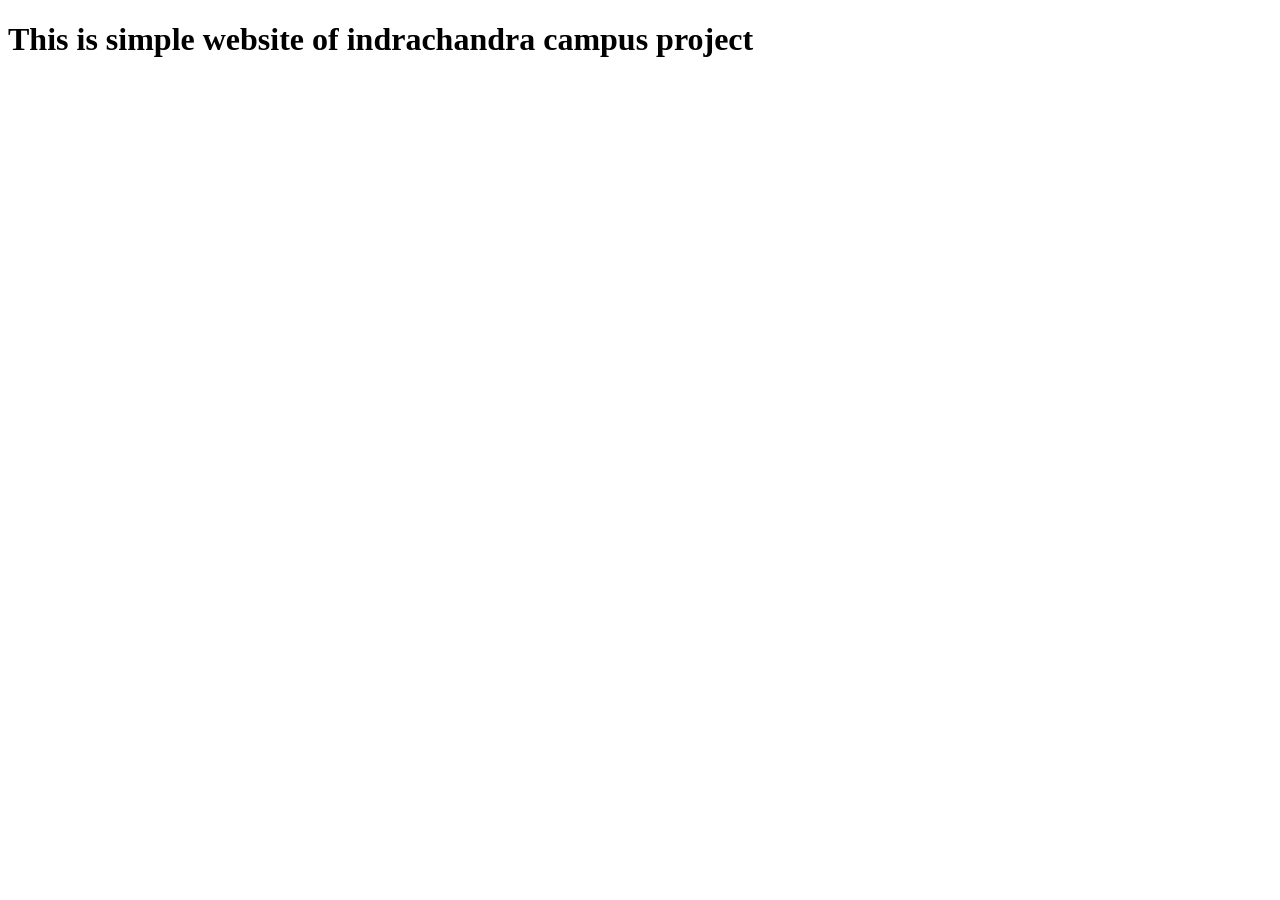
==== index.html @ e8218723 "Initial Push for link creation" ====
<!DOCTYPE html>
<html lang="en">
<head>
    <meta charset="UTF-8">
    <meta name="viewport" content="width=device-width, initial-scale=1.0">
    <title>Document</title>
</head>
<body>
    <h1>This is simple website of indrachandra campus project</h1>
</body>
</html>
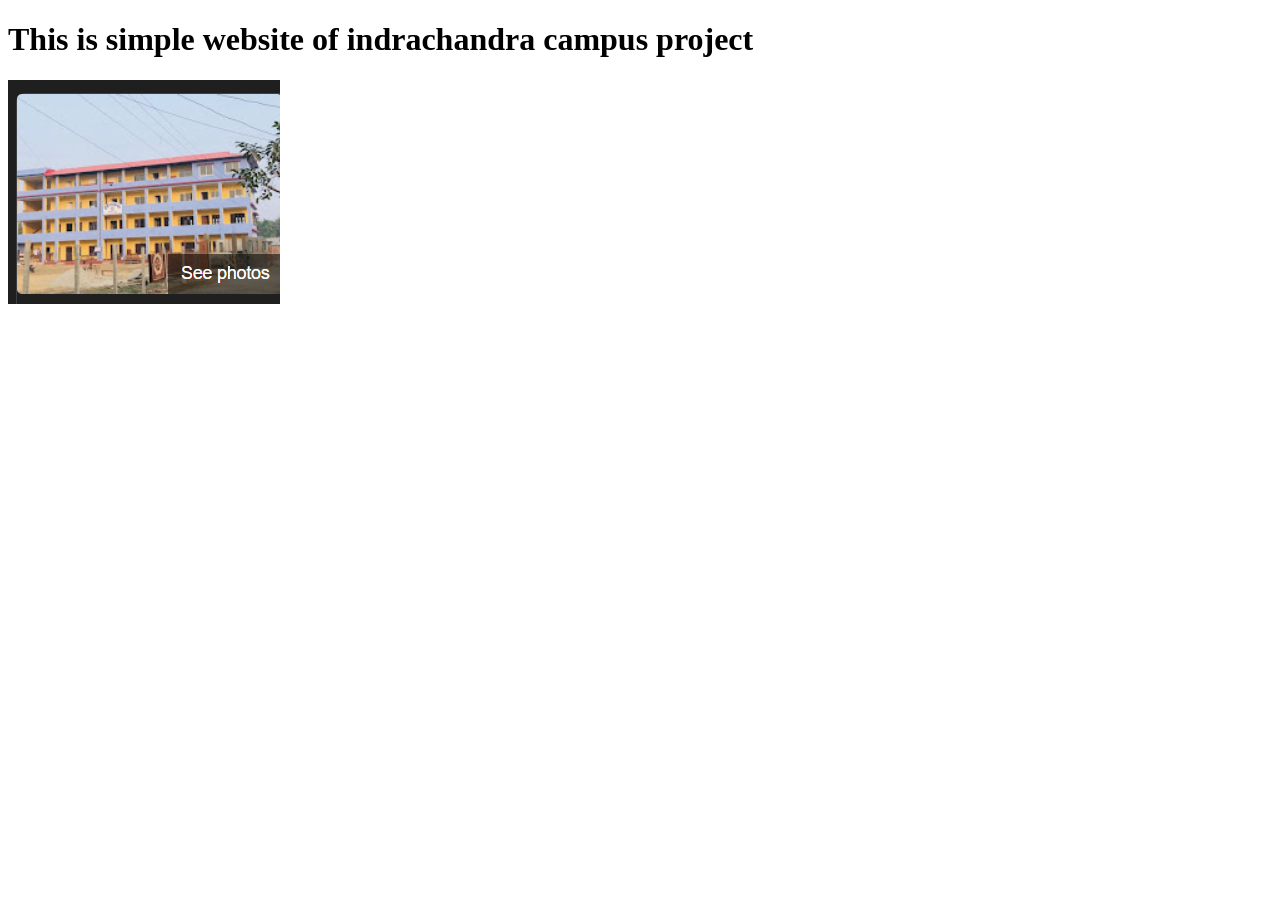
==== commit 0e409669: "photo" ====
--- a/index.html
+++ b/index.html
@@ -7,5 +7,6 @@
 </head>
 <body>
     <h1>This is simple website of indrachandra campus project</h1>
+    <img src="images/image.png" alt="Image">
 </body>
 </html>
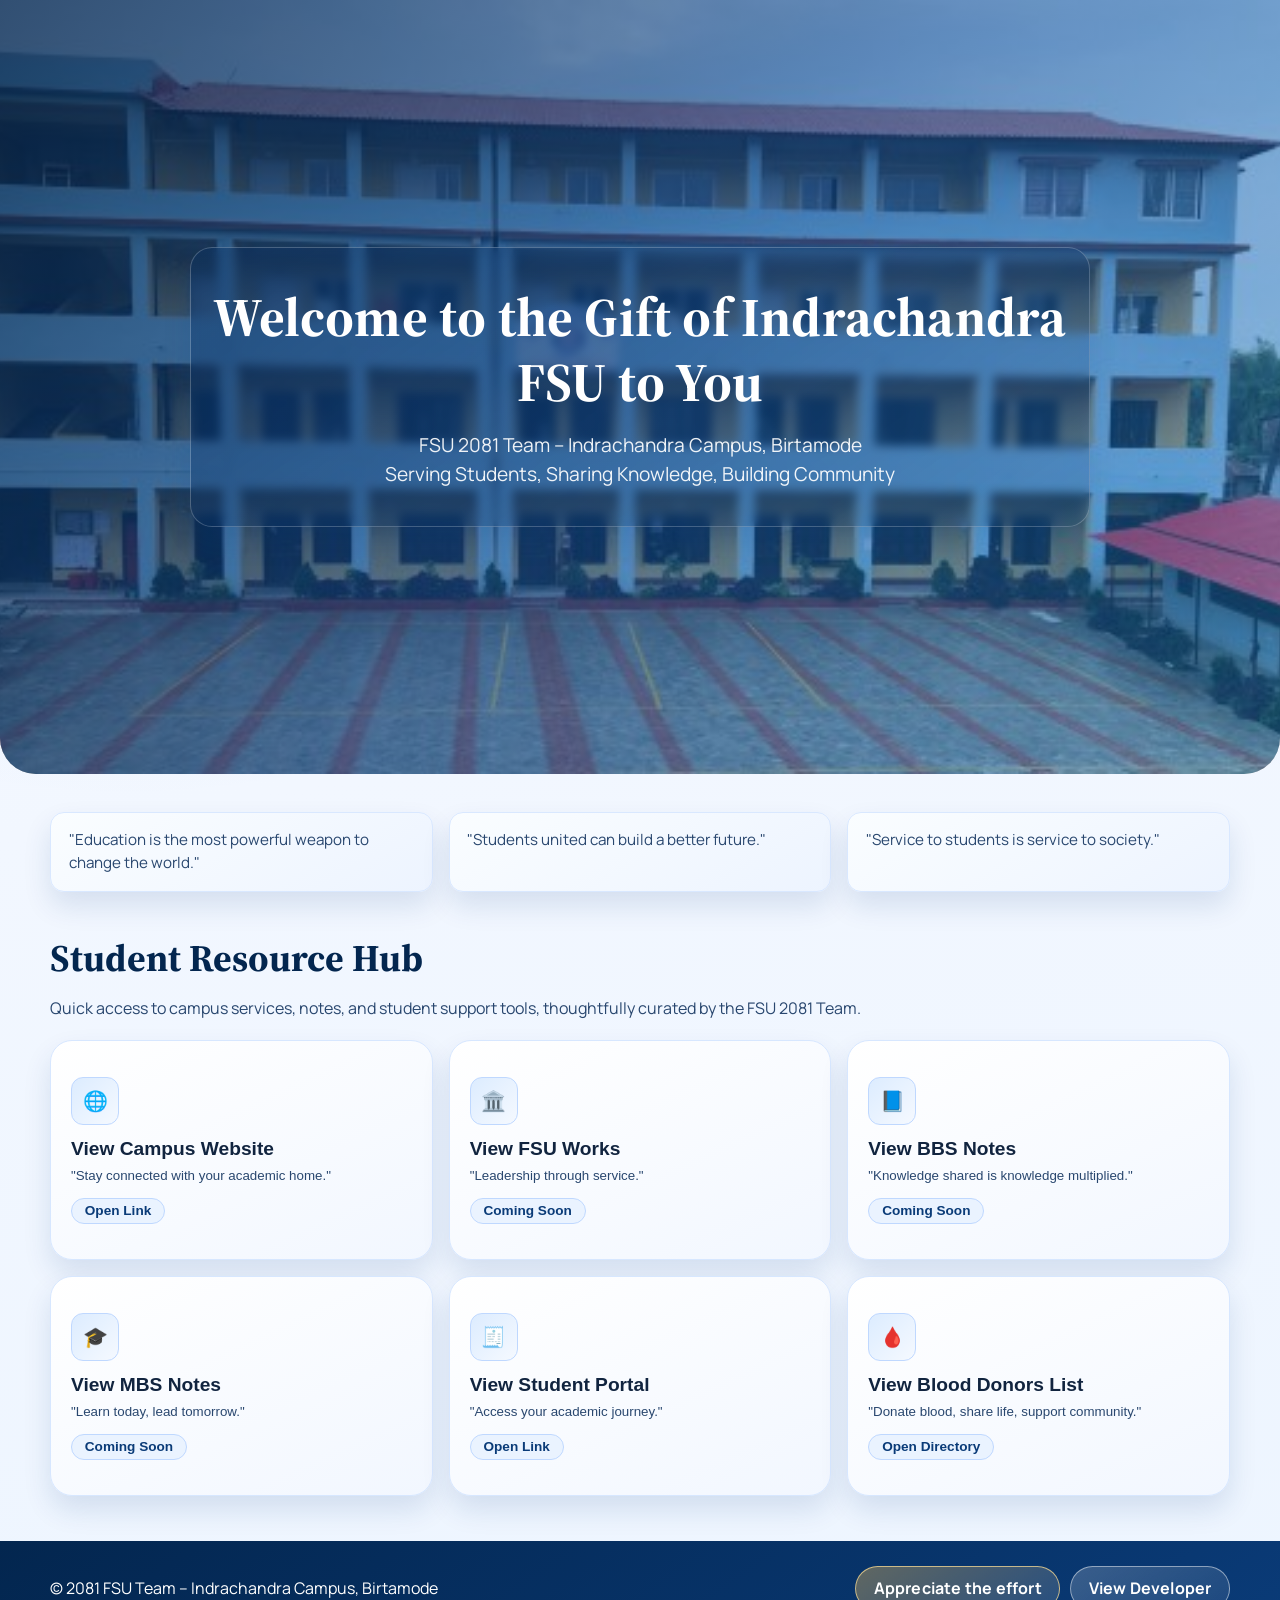
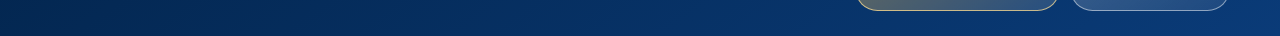
==== commit 3f8a52d0: "Push for testing without notes" ====
--- a/index.html
+++ b/index.html
@@ -3,10 +3,186 @@
 <head>
     <meta charset="UTF-8">
     <meta name="viewport" content="width=device-width, initial-scale=1.0">
-    <title>Document</title>
+    <meta name="description" content="FSU 2081 Team student support portal for Indrachandra Campus, Birtamode.">
+    <title>FSU 2081 Team | Indrachandra Campus</title>
+    <link rel="stylesheet" href="style.css">
 </head>
 <body>
-    <h1>This is simple website of indrachandra campus project</h1>
-    <img src="images/image.png" alt="Image">
+    <header class="hero">
+        <img class="hero-media" src="indrachandra.jpg" alt="Indrachandra Campus">
+        <div class="hero-content">
+            <article class="hero-card">
+                <h1 class="hero-title">Welcome to the Gift of Indrachandra FSU to You</h1>
+                <p class="hero-subtitle">
+                    FSU 2081 Team – Indrachandra Campus, Birtamode<br>
+                    Serving Students, Sharing Knowledge, Building Community
+                </p>
+            </article>
+        </div>
+    </header>
+
+    <main class="site-shell">
+        <section class="section visible" aria-label="Motivational quotes">
+            <div class="quote-ribbon">
+                <article class="quote-chip">"Education is the most powerful weapon to change the world."</article>
+                <article class="quote-chip">"Students united can build a better future."</article>
+                <article class="quote-chip">"Service to students is service to society."</article>
+            </div>
+        </section>
+
+        <section class="section" id="resources" aria-labelledby="resources-title">
+            <h2 class="section-title" id="resources-title">Student Resource Hub</h2>
+            <p class="section-subtitle">
+                Quick access to campus services, notes, and student support tools, thoughtfully curated by the FSU 2081 Team.
+            </p>
+
+            <div class="resource-grid">
+                <button class="resource-card" data-href="https://indrachandracampus.edu.np/" type="button">
+                    <span class="card-icon" aria-hidden="true">🌐</span>
+                    <h3 class="card-title">View Campus Website</h3>
+                    <p class="card-quote">"Stay connected with your academic home."</p>
+                    <span class="inline-pill">Open Link</span>
+                </button>
+
+                <button class="resource-card" data-action="fsu-works" type="button">
+                    <span class="card-icon" aria-hidden="true">🏛️</span>
+                    <h3 class="card-title">View FSU Works</h3>
+                    <p class="card-quote">"Leadership through service."</p>
+                    <span class="inline-pill">Coming Soon</span>
+                </button>
+
+                <button class="resource-card" data-action="bbs-notes" type="button">
+                    <span class="card-icon" aria-hidden="true">📘</span>
+                    <h3 class="card-title">View BBS Notes</h3>
+                    <p class="card-quote">"Knowledge shared is knowledge multiplied."</p>
+                    <span class="inline-pill">Coming Soon</span>
+                </button>
+
+                <button class="resource-card" data-action="mbs-notes" type="button">
+                    <span class="card-icon" aria-hidden="true">🎓</span>
+                    <h3 class="card-title">View MBS Notes</h3>
+                    <p class="card-quote">"Learn today, lead tomorrow."</p>
+                    <span class="inline-pill">Coming Soon</span>
+                </button>
+
+                <button class="resource-card" data-href="https://student.exam.tu.edu.np" type="button">
+                    <span class="card-icon" aria-hidden="true">🧾</span>
+                    <h3 class="card-title">View Student Portal</h3>
+                    <p class="card-quote">"Access your academic journey."</p>
+                    <span class="inline-pill">Open Link</span>
+                </button>
+
+                <button class="resource-card" data-action="blood" type="button">
+                    <span class="card-icon" aria-hidden="true">🩸</span>
+                    <h3 class="card-title">View Blood Donors List</h3>
+                    <p class="card-quote">"Donate blood, share life, support community."</p>
+                    <span class="inline-pill">Open Directory</span>
+                </button>
+            </div>
+        </section>
+
+        <section class="section" id="fsu-works" hidden>
+            <h2 class="section-title">FSU Works</h2>
+            <p class="section-subtitle">Updates from student leadership initiatives will appear here soon.</p>
+            <div class="placeholder-grid">
+                <article class="placeholder-card">Community outreach programs and semester-wise progress reports.</article>
+                <article class="placeholder-card">Student grievance facilitation and support service highlights.</article>
+            </div>
+        </section>
+
+        <section class="section" id="bbs-notes" hidden>
+            <h2 class="section-title">BBS Notes</h2>
+            <p class="section-subtitle">Curated and verified BBS study materials are being organized for upload.</p>
+            <div class="placeholder-grid">
+                <article class="placeholder-card">Subject-wise chapter notes with exam-focused summaries.</article>
+                <article class="placeholder-card">Model questions and revision checklists for smart preparation.</article>
+            </div>
+        </section>
+
+        <section class="section" id="mbs-notes" hidden>
+            <h2 class="section-title">MBS Notes</h2>
+            <p class="section-subtitle">Advanced MBS resources will be available with practical and research references.</p>
+            <div class="placeholder-grid">
+                <article class="placeholder-card">Core papers, strategic management notes, and research techniques.</article>
+                <article class="placeholder-card">Presentation material and assessment preparation resources.</article>
+            </div>
+        </section>
+
+        <section class="section blood-directory" id="blood-directory" hidden>
+            <h2 class="blood-header" id="rakta">रक्तदान जीवनदान</h2>
+            <p class="blood-desc">
+                This social service is carried out by FSU, Indrachandra Campus and Indrachandra Campus.
+            </p>
+
+            <div class="controls">
+                <input
+                    id="search-input"
+                    class="control-input"
+                    type="search"
+                    placeholder="Search by Name, Phone, Address, or Blood Group"
+                    aria-label="Search donors"
+                >
+                <select id="blood-group-filter" class="control-select" aria-label="Filter by blood group">
+                    <option value="">All Blood Groups</option>
+                </select>
+            </div>
+
+            <div class="group-summary" id="group-summary" aria-live="polite"></div>
+
+            <p class="section-subtitle">Total matching donors: <strong id="donor-count">0</strong></p>
+
+            <div class="table-shell">
+                <table class="donor-table" aria-label="Blood donor directory">
+                    <thead>
+                        <tr>
+                            <th>Name</th>
+                            <th>Phone</th>
+                            <th>Address</th>
+                            <th>Blood Group</th>
+                            <th>Full Form</th>
+                        </tr>
+                    </thead>
+                    <tbody id="donor-table-body"></tbody>
+                </table>
+            </div>
+
+            <p id="empty-state" class="empty-state" hidden>No donors found.</p>
+        </section>
+    </main>
+
+    <footer class="site-footer">
+        <div class="footer-inner">
+            <p>© 2081 FSU Team – Indrachandra Campus, Birtamode</p>
+            <div class="footer-actions">
+                <button id="appreciation-btn" class="developer-btn appreciation-btn" type="button">Appreciate the effort</button>
+                <button id="developer-btn" class="developer-btn" type="button">View Developer</button>
+            </div>
+        </div>
+    </footer>
+
+    <div id="appreciation-layer" class="appreciation-layer" aria-hidden="true"></div>
+
+    <div id="developer-modal" class="modal" aria-hidden="true" role="dialog" aria-labelledby="developer-modal-title">
+        <div class="modal-backdrop" id="modal-backdrop"></div>
+        <article class="modal-card">
+            <div class="modal-top">
+                <div>
+                    <div class="profile-badge" aria-hidden="true">👨‍💻</div>
+                </div>
+                <button id="modal-close-btn" class="close-btn" type="button" aria-label="Close developer card">✕</button>
+            </div>
+
+            <h2 id="developer-modal-title" class="section-title">Developer</h2>
+            <ul class="dev-list">
+                <li><strong>Name:</strong> Padam Prasad Dhakal</li>
+                <li><strong>Skills:</strong> Fullstack Development, AI/ML Engineer, Robotics</li>
+                <li><strong>Contact:</strong> +9779749241125</li>
+                <li><strong>Email:</strong> <a href="mailto:study.sdhakal@gmail.com">study.sdhakal@gmail.com</a></li>
+                <li><strong>Address:</strong> Mechinagar-11, Dhaijanmode</li>
+            </ul>
+        </article>
+    </div>
+
+    <script src="script.js"></script>
 </body>
 </html>
--- a/style.css
+++ b/style.css
@@ -0,0 +1,659 @@
+@import url('https://fonts.googleapis.com/css2?family=Manrope:wght@400;600;700;800&family=Source+Serif+4:wght@600;700&display=swap');
+
+:root {
+  --blue-900: #03264f;
+  --blue-800: #0a3b78;
+  --blue-700: #1455a0;
+  --blue-500: #3c7bd6;
+  --blue-100: #e9f2ff;
+  --accent: #1f9fff;
+  --ink-900: #11243f;
+  --ink-700: #29476f;
+  --ink-500: #54719a;
+  --white: #ffffff;
+  --surface: #f4f8ff;
+  --surface-strong: #edf4ff;
+  --shadow-soft: 0 14px 28px rgba(10, 59, 120, 0.12);
+  --shadow-lift: 0 20px 36px rgba(10, 59, 120, 0.2);
+  --radius-lg: 22px;
+  --radius-md: 14px;
+  --radius-sm: 10px;
+}
+
+* {
+  box-sizing: border-box;
+}
+
+html {
+  scroll-behavior: smooth;
+}
+
+body {
+  margin: 0;
+  font-family: 'Manrope', 'Segoe UI', sans-serif;
+  color: var(--ink-900);
+  background:
+    radial-gradient(circle at 10% 0%, rgba(60, 123, 214, 0.18), transparent 40%),
+    radial-gradient(circle at 90% 12%, rgba(31, 159, 255, 0.14), transparent 32%),
+    linear-gradient(170deg, #f7fbff 0%, #f2f7ff 45%, #edf5ff 100%);
+  line-height: 1.5;
+}
+
+img {
+  max-width: 100%;
+  display: block;
+}
+
+.site-shell {
+  width: min(1180px, calc(100% - 2rem));
+  margin-inline: auto;
+}
+
+.hero {
+  min-height: 86vh;
+  position: relative;
+  border-radius: 0 0 36px 36px;
+  overflow: hidden;
+  margin-bottom: 2.2rem;
+}
+
+.hero::after {
+  content: '';
+  position: absolute;
+  inset: 0;
+  background: linear-gradient(130deg, rgba(3, 38, 79, 0.76), rgba(20, 85, 160, 0.58), rgba(31, 159, 255, 0.36));
+}
+
+.hero-media {
+  position: absolute;
+  inset: 0;
+  width: 100%;
+  height: 100%;
+  object-fit: cover;
+  animation: heroZoom 18s ease-in-out infinite alternate;
+}
+
+.hero-content {
+  position: relative;
+  z-index: 2;
+  min-height: 86vh;
+  display: grid;
+  place-items: center;
+  text-align: center;
+  padding: 4rem 1.2rem;
+}
+
+.hero-card {
+  width: min(900px, 100%);
+  color: var(--white);
+  background: linear-gradient(145deg, rgba(8, 49, 102, 0.42), rgba(9, 57, 116, 0.16));
+  backdrop-filter: blur(5px);
+  border: 1px solid rgba(255, 255, 255, 0.22);
+  border-radius: var(--radius-lg);
+  box-shadow: var(--shadow-soft);
+  padding: 2.3rem 1.3rem;
+  animation: fadeUp 1.1s ease forwards;
+}
+
+.hero-title {
+  margin: 0;
+  font-family: 'Source Serif 4', Georgia, serif;
+  font-size: clamp(1.65rem, 4.7vw, 3.4rem);
+  line-height: 1.2;
+  letter-spacing: 0.2px;
+  animation: floatText 4.2s ease-in-out infinite;
+}
+
+.hero-subtitle {
+  margin: 1rem auto 0;
+  max-width: 720px;
+  font-size: clamp(0.95rem, 2vw, 1.2rem);
+  color: rgba(255, 255, 255, 0.92);
+}
+
+.section {
+  margin-block: 2.4rem;
+  opacity: 0;
+  transform: translateY(24px);
+  transition: opacity 0.6s ease, transform 0.6s ease;
+}
+
+.section.visible {
+  opacity: 1;
+  transform: translateY(0);
+}
+
+.section-title {
+  margin: 0;
+  font-family: 'Source Serif 4', Georgia, serif;
+  color: var(--blue-900);
+  font-size: clamp(1.45rem, 3.2vw, 2.35rem);
+}
+
+.section-subtitle {
+  margin: 0.55rem 0 1.3rem;
+  color: var(--ink-700);
+  max-width: 90ch;
+}
+
+.quote-ribbon {
+  display: grid;
+  grid-template-columns: repeat(3, minmax(0, 1fr));
+  gap: 1rem;
+}
+
+.quote-chip {
+  background: linear-gradient(150deg, #fafdff, #edf4ff);
+  border: 1px solid #d9e8ff;
+  border-radius: var(--radius-md);
+  box-shadow: var(--shadow-soft);
+  padding: 1rem 1.1rem;
+  color: var(--ink-700);
+  font-size: 0.95rem;
+}
+
+.resource-grid {
+  display: grid;
+  grid-template-columns: repeat(3, minmax(0, 1fr));
+  gap: 1rem;
+}
+
+.resource-card {
+  border: none;
+  text-align: left;
+  width: 100%;
+  border-radius: var(--radius-lg);
+  padding: 1.25rem;
+  background: linear-gradient(155deg, #ffffff 0%, #f2f7ff 100%);
+  border: 1px solid #d7e7ff;
+  box-shadow: var(--shadow-soft);
+  color: var(--ink-900);
+  cursor: pointer;
+  transition: transform 0.25s ease, box-shadow 0.25s ease, border-color 0.25s ease;
+  min-height: 220px;
+  position: relative;
+  overflow: hidden;
+}
+
+.resource-card::after {
+  content: '';
+  position: absolute;
+  inset: auto -40% -70% auto;
+  width: 180px;
+  height: 180px;
+  border-radius: 999px;
+  background: radial-gradient(circle, rgba(31, 159, 255, 0.22), transparent 65%);
+  transition: transform 0.25s ease;
+}
+
+.resource-card:hover {
+  transform: translateY(-7px);
+  border-color: #9bc1ff;
+  box-shadow: var(--shadow-lift);
+}
+
+.resource-card:hover::after {
+  transform: scale(1.18);
+}
+
+.card-icon {
+  width: 48px;
+  height: 48px;
+  border-radius: 12px;
+  display: inline-grid;
+  place-items: center;
+  color: var(--blue-900);
+  background: linear-gradient(135deg, #dcecff, #f5f9ff);
+  border: 1px solid #bfd8ff;
+  margin-bottom: 0.85rem;
+  font-size: 1.25rem;
+}
+
+.card-title {
+  margin: 0 0 0.5rem;
+  font-size: 1.2rem;
+}
+
+.card-quote {
+  margin: 0;
+  color: var(--ink-700);
+}
+
+.inline-pill {
+  margin-top: 0.9rem;
+  display: inline-flex;
+  align-items: center;
+  gap: 0.45rem;
+  background: #eaf3ff;
+  color: var(--blue-800);
+  border: 1px solid #bfd8ff;
+  border-radius: 999px;
+  padding: 0.3rem 0.8rem;
+  font-size: 0.85rem;
+  font-weight: 700;
+}
+
+.placeholder-grid {
+  display: grid;
+  grid-template-columns: repeat(2, minmax(0, 1fr));
+  gap: 1rem;
+}
+
+.placeholder-card {
+  border-radius: var(--radius-md);
+  padding: 1rem;
+  background: var(--surface);
+  border: 1px dashed #b8d2fc;
+  color: var(--ink-700);
+}
+
+.blood-directory {
+  background: linear-gradient(180deg, #f8fbff 0%, #eef5ff 100%);
+  border: 1px solid #d5e5ff;
+  border-radius: 24px;
+  box-shadow: var(--shadow-soft);
+  padding: 1.25rem;
+}
+
+.blood-header {
+  margin: 0 0 0.2rem;
+  color: var(--blue-800);
+  font-family: 'Source Serif 4', Georgia, serif;
+  font-size: clamp(1.4rem, 2.5vw, 2rem);
+}
+
+.blood-desc {
+  margin: 0 0 1rem;
+  color: var(--ink-700);
+  max-width: 70ch;
+  margin-left: 22%;
+}
+
+.controls {
+  display: grid;
+  grid-template-columns: 2fr 1fr;
+  gap: 0.8rem;
+  margin-bottom: 1rem;
+}
+
+.control-input,
+.control-select {
+  width: 100%;
+  padding: 0.7rem 0.85rem;
+  border-radius: var(--radius-sm);
+  border: 1px solid #b7d1fc;
+  background: var(--white);
+  color: var(--ink-900);
+  font: inherit;
+  outline: none;
+}
+
+.control-input:focus,
+.control-select:focus {
+  border-color: var(--blue-500);
+  box-shadow: 0 0 0 3px rgba(60, 123, 214, 0.2);
+}
+
+.group-summary {
+  display: grid;
+  grid-template-columns: repeat(4, minmax(0, 1fr));
+  gap: 0.7rem;
+  margin-bottom: 1rem;
+}
+
+.group-card {
+  background: linear-gradient(145deg, #ffffff, #edf4ff);
+  border: 1px solid #d4e4ff;
+  border-radius: 12px;
+  padding: 0.65rem;
+}
+
+.group-key {
+  margin: 0;
+  color: var(--blue-800);
+  font-weight: 800;
+}
+
+.group-full {
+  margin: 0.2rem 0;
+  color: var(--ink-700);
+  font-size: 0.9rem;
+}
+
+.group-count {
+  margin: 0;
+  color: var(--ink-500);
+  font-size: 0.82rem;
+}
+
+.table-shell {
+  overflow: auto;
+  max-height: min(80vh, 720px);
+  border-radius: var(--radius-md);
+  box-shadow: var(--shadow-soft);
+}
+
+.donor-table {
+  width: 100%;
+  border-collapse: collapse;
+  min-width: 720px;
+  background: var(--white);
+}
+
+.donor-table thead th {
+  text-align: left;
+  padding: 0.78rem;
+  color: var(--white);
+  background: linear-gradient(145deg, var(--blue-900), var(--blue-700));
+  letter-spacing: 0.2px;
+  position: sticky;
+  top: 0;
+  z-index: 2;
+}
+
+.donor-table tbody td {
+  padding: 0.65rem 0.78rem;
+  border-bottom: 1px solid #e3efff;
+}
+
+.donor-table tbody tr:nth-child(even) {
+  background: #f7fbff;
+}
+
+.donor-table tbody tr:hover {
+  background: #e8f2ff;
+}
+
+.empty-state {
+  margin-top: 0.9rem;
+  color: var(--ink-700);
+  font-weight: 700;
+}
+
+.site-footer {
+  margin-top: 2.8rem;
+  background: linear-gradient(145deg, var(--blue-900), var(--blue-800));
+  color: var(--white);
+  padding: 1.2rem 0;
+}
+
+.footer-inner {
+  width: min(1180px, calc(100% - 2rem));
+  margin-inline: auto;
+  display: flex;
+  justify-content: space-between;
+  gap: 1rem;
+  align-items: center;
+  flex-wrap: wrap;
+}
+
+.footer-actions {
+  display: flex;
+  gap: 0.6rem;
+  align-items: center;
+  flex-wrap: wrap;
+}
+#rakta{
+    margin-left: 40%;
+}
+.developer-btn {
+  border: 1px solid rgba(255, 255, 255, 0.48);
+  background: linear-gradient(145deg, rgba(255, 255, 255, 0.2), rgba(255, 255, 255, 0.08));
+  color: var(--white);
+  border-radius: 999px;
+  padding: 0.6rem 1.1rem;
+  font: inherit;
+  font-weight: 700;
+  letter-spacing: 0.2px;
+  cursor: pointer;
+  position: relative;
+  overflow: hidden;
+  transition: transform 0.22s ease, box-shadow 0.22s ease, background 0.22s ease;
+}
+
+.developer-btn::before {
+  content: '';
+  position: absolute;
+  inset: 0;
+  transform: translateX(-120%);
+  background: linear-gradient(110deg, transparent, rgba(255, 255, 255, 0.32), transparent);
+  transition: transform 0.35s ease;
+}
+
+.developer-btn:hover {
+  transform: translateY(-2px);
+  background: linear-gradient(145deg, rgba(255, 255, 255, 0.28), rgba(255, 255, 255, 0.12));
+  box-shadow: 0 8px 20px rgba(6, 27, 57, 0.3);
+}
+
+.developer-btn:hover::before {
+  transform: translateX(120%);
+}
+
+.appreciation-btn {
+  border-color: rgba(255, 223, 148, 0.72);
+  background: linear-gradient(145deg, rgba(255, 197, 86, 0.36), rgba(255, 255, 255, 0.12));
+}
+
+.appreciation-btn.active {
+  animation: pulseGlow 0.7s ease;
+}
+
+.appreciation-layer {
+  position: fixed;
+  inset: 0;
+  pointer-events: none;
+  overflow: hidden;
+  z-index: 40;
+}
+
+.appreciation-burst {
+  position: absolute;
+  width: 14px;
+  height: 14px;
+  border-radius: 50%;
+  background: radial-gradient(circle, #ffe8a3 0%, #ffd36d 50%, #ffc24d 100%);
+  box-shadow: 0 0 14px rgba(255, 205, 91, 0.8);
+  animation: riseBurst 2s ease forwards;
+}
+
+.modal {
+  position: fixed;
+  inset: 0;
+  display: none;
+  place-items: center;
+  padding: 1rem;
+  z-index: 30;
+}
+
+.modal.open {
+  display: grid;
+}
+
+.modal-backdrop {
+  position: absolute;
+  inset: 0;
+  background: rgba(9, 35, 76, 0.6);
+  backdrop-filter: blur(3px);
+}
+
+.modal-card {
+  position: relative;
+  z-index: 2;
+  width: min(480px, 100%);
+  border-radius: 20px;
+  background: linear-gradient(160deg, #ffffff, #f0f6ff);
+  border: 1px solid #d4e4ff;
+  box-shadow: var(--shadow-lift);
+  padding: 1.3rem;
+  animation: modalIn 0.35s ease;
+}
+
+.modal-top {
+  display: flex;
+  justify-content: space-between;
+  align-items: center;
+  gap: 1rem;
+}
+
+.profile-badge {
+  width: 54px;
+  height: 54px;
+  border-radius: 50%;
+  display: grid;
+  place-items: center;
+  background: linear-gradient(140deg, #d7e9ff, #f4f9ff);
+  border: 1px solid #bfd8ff;
+  color: var(--blue-900);
+  font-size: 1.5rem;
+}
+
+.close-btn {
+  border: 1px solid #bfd8ff;
+  background: #f2f7ff;
+  color: var(--blue-900);
+  border-radius: 999px;
+  width: 34px;
+  height: 34px;
+  cursor: pointer;
+  font-size: 1rem;
+}
+
+.dev-list {
+  margin: 1rem 0 0;
+  padding: 0;
+  list-style: none;
+}
+
+.dev-list li {
+  padding: 0.5rem 0;
+  border-bottom: 1px solid #e3efff;
+}
+
+.dev-list li:last-child {
+  border-bottom: none;
+}
+
+.dev-list strong {
+  color: var(--blue-900);
+}
+
+.dev-list a {
+  color: var(--blue-700);
+  text-decoration: none;
+  font-weight: 700;
+}
+
+.dev-list a:hover {
+  text-decoration: underline;
+}
+
+@keyframes heroZoom {
+  from {
+    transform: scale(1.02);
+  }
+  to {
+    transform: scale(1.1);
+  }
+}
+
+@keyframes fadeUp {
+  from {
+    opacity: 0;
+    transform: translateY(16px);
+  }
+  to {
+    opacity: 1;
+    transform: translateY(0);
+  }
+}
+
+@keyframes floatText {
+  0%,
+  100% {
+    transform: translateY(0);
+  }
+  50% {
+    transform: translateY(-5px);
+  }
+}
+
+@keyframes modalIn {
+  from {
+    opacity: 0;
+    transform: scale(0.96) translateY(8px);
+  }
+  to {
+    opacity: 1;
+    transform: scale(1) translateY(0);
+  }
+}
+
+@keyframes riseBurst {
+  0% {
+    opacity: 0;
+    transform: translateY(0) scale(0.5);
+  }
+  18% {
+    opacity: 1;
+  }
+  100% {
+    opacity: 0;
+    transform: translateY(-130px) scale(1.15);
+  }
+}
+
+@keyframes pulseGlow {
+  0% {
+    box-shadow: 0 0 0 0 rgba(255, 220, 120, 0.5);
+  }
+  100% {
+    box-shadow: 0 0 0 14px rgba(255, 220, 120, 0);
+  }
+}
+
+@media (max-width: 960px) {
+  .quote-ribbon,
+  .resource-grid,
+  .group-summary {
+    grid-template-columns: repeat(2, minmax(0, 1fr));
+  }
+
+  .controls,
+  .placeholder-grid {
+    grid-template-columns: 1fr;
+  }
+}
+
+@media (max-width: 640px) {
+  .hero {
+    min-height: 72vh;
+    border-radius: 0 0 26px 26px;
+  }
+
+  .hero-content {
+    min-height: 72vh;
+  }
+
+  .hero-card {
+    padding: 1.4rem 1rem;
+  }
+
+  .quote-ribbon,
+  .resource-grid,
+  .group-summary {
+    grid-template-columns: 1fr;
+  }
+
+  .section {
+    margin-block: 1.8rem;
+  }
+
+  .footer-inner {
+    align-items: flex-start;
+  }
+
+  .table-shell {
+    max-height: 55vh;
+  }
+}
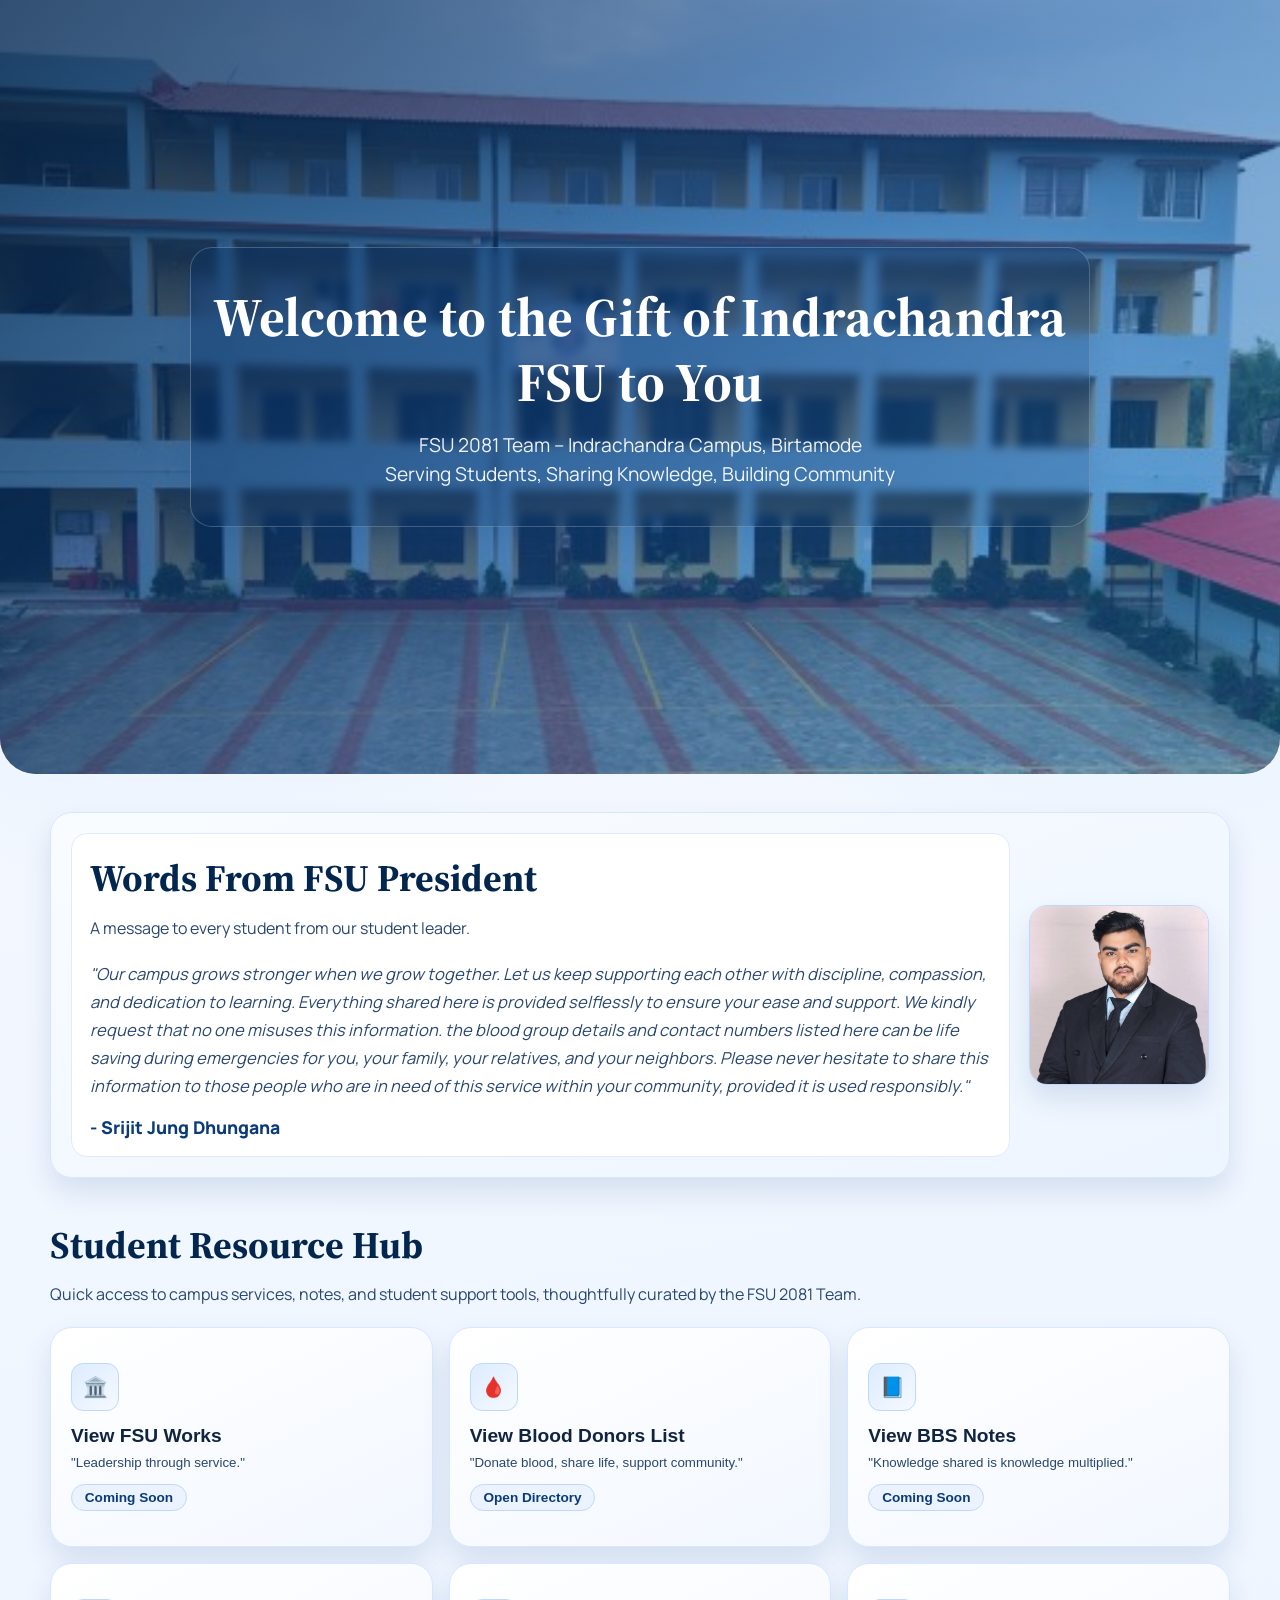
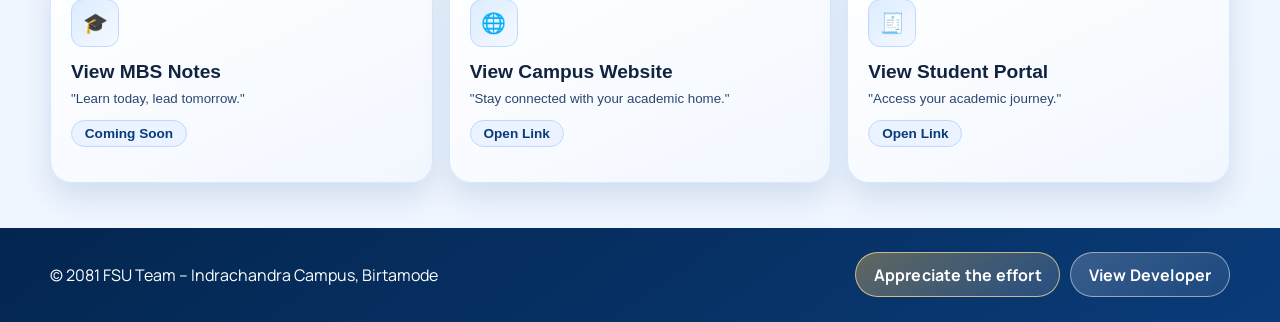
==== commit fe696008: "President card and table format changes" ====
--- a/index.html
+++ b/index.html
@@ -22,11 +22,21 @@
     </header>
 
     <main class="site-shell">
-        <section class="section visible" aria-label="Motivational quotes">
-            <div class="quote-ribbon">
-                <article class="quote-chip">"Education is the most powerful weapon to change the world."</article>
-                <article class="quote-chip">"Students united can build a better future."</article>
-                <article class="quote-chip">"Service to students is service to society."</article>
+        <section class="section president-message" aria-labelledby="president-words-title">
+            <div class="president-wrap">
+                <article class="president-words-card">
+                    <h2 class="section-title" id="president-words-title">Words From FSU President</h2>
+                    <p class="section-subtitle">A message to every student from our student leader.</p>
+                    <blockquote class="president-quote">
+                        "Our campus grows stronger when we grow together. Let us keep supporting each other with discipline, compassion, and dedication to learning.
+                        Everything shared here is provided selflessly to ensure your ease and support. We kindly request that no one misuses this information.
+                        the blood group details and contact numbers listed here can be life saving during emergencies for you, your family, your relatives, and your neighbors. Please never hesitate to share this information to those people who are in need of this service within your community, provided it is used responsibly."
+                    </blockquote>
+                    <p class="president-sign">- Srijit Jung Dhungana</p>
+                </article>
+                <figure class="president-photo-wrap">
+                    <img class="president-photo" src="srijit.jpeg" alt="Srijit Dhungana, FSU President">
+                </figure>
             </div>
         </section>
 
@@ -37,46 +47,41 @@
             </p>
 
             <div class="resource-grid">
+                <button class="resource-card" data-action="fsu-works" type="button">
+                    <span class="card-icon" aria-hidden="true">🏛️</span>
+                    <h3 class="card-title">View FSU Works</h3>
+                    <p class="card-quote">"Leadership through service."</p>
+                    <span class="inline-pill">Coming Soon</span>
+                </button>
+                <button class="resource-card" data-action="blood-donors" type="button">
+                    <span class="card-icon" aria-hidden="true">🩸</span>
+                    <h3 class="card-title">View Blood Donors List</h3>
+                    <p class="card-quote">"Donate blood, share life, support community."</p>
+                    <span class="inline-pill">Open Directory</span>
+                </button>
+                <button class="resource-card" data-action="bbs-notes" type="button">
+                    <span class="card-icon" aria-hidden="true">📘</span>
+                    <h3 class="card-title">View BBS Notes</h3>
+                    <p class="card-quote">"Knowledge shared is knowledge multiplied."</p>
+                    <span class="inline-pill">Coming Soon</span>
+                </button>
+                <button class="resource-card" data-action="mbs-notes" type="button">
+                    <span class="card-icon" aria-hidden="true">🎓</span>
+                    <h3 class="card-title">View MBS Notes</h3>
+                    <p class="card-quote">"Learn today, lead tomorrow."</p>
+                    <span class="inline-pill">Coming Soon</span>
+                </button>
                 <button class="resource-card" data-href="https://indrachandracampus.edu.np/" type="button">
                     <span class="card-icon" aria-hidden="true">🌐</span>
                     <h3 class="card-title">View Campus Website</h3>
                     <p class="card-quote">"Stay connected with your academic home."</p>
                     <span class="inline-pill">Open Link</span>
                 </button>
-
-                <button class="resource-card" data-action="fsu-works" type="button">
-                    <span class="card-icon" aria-hidden="true">🏛️</span>
-                    <h3 class="card-title">View FSU Works</h3>
-                    <p class="card-quote">"Leadership through service."</p>
-                    <span class="inline-pill">Coming Soon</span>
-                </button>
-
-                <button class="resource-card" data-action="bbs-notes" type="button">
-                    <span class="card-icon" aria-hidden="true">📘</span>
-                    <h3 class="card-title">View BBS Notes</h3>
-                    <p class="card-quote">"Knowledge shared is knowledge multiplied."</p>
-                    <span class="inline-pill">Coming Soon</span>
-                </button>
-
-                <button class="resource-card" data-action="mbs-notes" type="button">
-                    <span class="card-icon" aria-hidden="true">🎓</span>
-                    <h3 class="card-title">View MBS Notes</h3>
-                    <p class="card-quote">"Learn today, lead tomorrow."</p>
-                    <span class="inline-pill">Coming Soon</span>
-                </button>
-
                 <button class="resource-card" data-href="https://student.exam.tu.edu.np" type="button">
                     <span class="card-icon" aria-hidden="true">🧾</span>
                     <h3 class="card-title">View Student Portal</h3>
                     <p class="card-quote">"Access your academic journey."</p>
                     <span class="inline-pill">Open Link</span>
-                </button>
-
-                <button class="resource-card" data-action="blood" type="button">
-                    <span class="card-icon" aria-hidden="true">🩸</span>
-                    <h3 class="card-title">View Blood Donors List</h3>
-                    <p class="card-quote">"Donate blood, share life, support community."</p>
-                    <span class="inline-pill">Open Directory</span>
                 </button>
             </div>
         </section>
@@ -109,7 +114,7 @@
         </section>
 
         <section class="section blood-directory" id="blood-directory" hidden>
-            <h2 class="blood-header" id="rakta">रक्तदान जीवनदान</h2>
+            <h2 class="blood-header">रक्तदान जीवनदान</h2>
             <p class="blood-desc">
                 This social service is carried out by FSU, Indrachandra Campus and Indrachandra Campus.
             </p>
@@ -136,15 +141,18 @@
                     <thead>
                         <tr>
                             <th>Name</th>
+                            <th>Blood Group</th>
+                            <th>Full Form</th>
+
                             <th>Phone</th>
                             <th>Address</th>
-                            <th>Blood Group</th>
-                            <th>Full Form</th>
                         </tr>
                     </thead>
                     <tbody id="donor-table-body"></tbody>
                 </table>
             </div>
+
+            <p class="data-caution">Caution: Please do not misuse donor information. Use this data only for emergency support and social service.</p>
 
             <p id="empty-state" class="empty-state" hidden>No donors found.</p>
         </section>
@@ -177,6 +185,14 @@
                 <li><strong>Name:</strong> Padam Prasad Dhakal</li>
                 <li><strong>Skills:</strong> Fullstack Development, AI/ML Engineer, Robotics</li>
                 <li><strong>Contact:</strong> +9779749241125</li>
+                <li class="socials-row">
+                    <strong>Socials:</strong>
+                    <div class="social-links">
+                        <a class="social-chip linkedin" style="color: white;" href="https://www.linkedin.com/in/padam-prasad-dhakal-5976702b9/" target="_blank" rel="noopener noreferrer">LinkedIn</a>
+                        <a class="social-chip facebook" style="color: white;" href="https://www.facebook.com/sohan.dhakal.18" target="_blank" rel="noopener noreferrer">Facebook</a>
+                        <a class="social-chip instagram" style="color: white;" href="https://www.instagram.com/sohan.dhakal.37/" target="_blank" rel="noopener noreferrer">Instagram</a>
+                    </div>
+                </li>
                 <li><strong>Email:</strong> <a href="mailto:study.sdhakal@gmail.com">study.sdhakal@gmail.com</a></li>
                 <li><strong>Address:</strong> Mechinagar-11, Dhaijanmode</li>
             </ul>
--- a/style.css
+++ b/style.css
@@ -152,6 +152,57 @@
   font-size: 0.95rem;
 }
 
+.president-message {
+  background: linear-gradient(160deg, #f9fcff 0%, #edf5ff 100%);
+  border: 1px solid #d7e7ff;
+  border-radius: var(--radius-lg);
+  box-shadow: var(--shadow-soft);
+  padding: 1.25rem;
+}
+
+.president-wrap {
+  display: grid;
+  grid-template-columns: minmax(0, 1fr) 180px;
+  gap: 1.2rem;
+  align-items: center;
+}
+
+.president-photo-wrap {
+  margin: 0;
+  justify-self: end;
+}
+
+.president-photo {
+  width: 100%;
+  aspect-ratio: 1 / 1;
+  object-fit: cover;
+  border-radius: 18px;
+  border: 1px solid #bdd7ff;
+  box-shadow: var(--shadow-soft);
+}
+
+.president-words-card {
+  background: var(--white);
+  border: 1px solid #deebff;
+  border-radius: 16px;
+  padding: 1rem 1.1rem;
+}
+
+.president-quote {
+  margin: 0;
+  color: var(--ink-700);
+  font-size: 1.03rem;
+  line-height: 1.7;
+  font-style: italic;
+}
+
+.president-sign {
+  margin: 0.85rem 0 0;
+  color: var(--blue-800);
+  font-weight: 800;
+  font-size: 1.1rem;
+}
+
 .resource-grid {
   display: grid;
   grid-template-columns: repeat(3, minmax(0, 1fr));
@@ -260,13 +311,16 @@
   color: var(--blue-800);
   font-family: 'Source Serif 4', Georgia, serif;
   font-size: clamp(1.4rem, 2.5vw, 2rem);
+  text-align: center;
 }
 
 .blood-desc {
-  margin: 0 0 1rem;
+  margin: 0 auto 1rem;
   color: var(--ink-700);
-  max-width: 70ch;
-  margin-left: 22%;
+  max-width: 100%;
+  text-align: center;
+  white-space: nowrap;
+  font-size: clamp(0.86rem, 1.5vw, 1rem);
 }
 
 .controls {
@@ -296,7 +350,7 @@
 
 .group-summary {
   display: grid;
-  grid-template-columns: repeat(4, minmax(0, 1fr));
+  grid-template-columns: repeat(8, minmax(0, 1fr));
   gap: 0.7rem;
   margin-bottom: 1rem;
 }
@@ -370,6 +424,17 @@
   font-weight: 700;
 }
 
+.data-caution {
+  margin: 0.9rem 0 0.2rem;
+  padding: 0.7rem 0.9rem;
+  border-radius: 10px;
+  text-align: center;
+  font-weight: 700;
+  color: #7a3d05;
+  background: linear-gradient(145deg, #fff8dd, #ffefbe);
+  border: 1px solid #ffd98a;
+}
+
 .site-footer {
   margin-top: 2.8rem;
   background: linear-gradient(145deg, var(--blue-900), var(--blue-800));
@@ -393,9 +458,23 @@
   align-items: center;
   flex-wrap: wrap;
 }
-#rakta{
-    margin-left: 40%;
-}
+
+.appreciation-counter {
+  margin: 0;
+  padding: 0.4rem 0.7rem;
+  border-radius: 999px;
+  border: 1px solid rgba(255, 255, 255, 0.38);
+  background: rgba(255, 255, 255, 0.12);
+  color: rgba(255, 255, 255, 0.95);
+  font-size: 0.9rem;
+  font-weight: 700;
+  white-space: nowrap;
+}
+
+.appreciation-counter strong {
+  color: #ffeaa8;
+}
+
 .developer-btn {
   border: 1px solid rgba(255, 255, 255, 0.48);
   background: linear-gradient(145deg, rgba(255, 255, 255, 0.2), rgba(255, 255, 255, 0.08));
@@ -436,7 +515,11 @@
 }
 
 .appreciation-btn.active {
-  animation: pulseGlow 0.7s ease;
+  animation: pulseGlow 1s ease;
+}
+
+.site-footer.appreciated {
+  animation: footerGlow 1.8s ease;
 }
 
 .appreciation-layer {
@@ -449,12 +532,12 @@
 
 .appreciation-burst {
   position: absolute;
-  width: 14px;
-  height: 14px;
+  width: 18px;
+  height: 18px;
   border-radius: 50%;
   background: radial-gradient(circle, #ffe8a3 0%, #ffd36d 50%, #ffc24d 100%);
-  box-shadow: 0 0 14px rgba(255, 205, 91, 0.8);
-  animation: riseBurst 2s ease forwards;
+  box-shadow: 0 0 20px rgba(255, 205, 91, 0.95);
+  animation: riseBurst 2.4s cubic-bezier(0.2, 0.9, 0.2, 1) forwards;
 }
 
 .modal {
@@ -548,6 +631,69 @@
   text-decoration: underline;
 }
 
+.social-links {
+  margin-top: 0;
+  display: flex;
+  flex-wrap: nowrap;
+  gap: 0.45rem;
+  overflow-x: auto;
+  white-space: nowrap;
+  padding-bottom: 0.2rem;
+}
+
+.socials-row {
+  display: flex;
+  align-items: center;
+  gap: 0.7rem;
+}
+
+.socials-row strong {
+  flex: 0 0 auto;
+}
+
+.socials-row .social-links {
+  flex: 1 1 auto;
+  min-width: 0;
+}
+
+.social-chip {
+  display: inline-flex;
+  align-items: center;
+  justify-content: center;
+  padding: 0.46rem 0.92rem;
+  border-radius: 999px;
+  color: #fff;
+  text-decoration: none;
+  font-weight: 700;
+  font-size: 0.95rem;
+  letter-spacing: 0.2px;
+  line-height: 1;
+  border: 1px solid rgba(255, 255, 255, 0.45);
+  box-shadow: 0 7px 14px rgba(20, 42, 77, 0.18);
+  transition: transform 0.22s ease, box-shadow 0.22s ease, filter 0.22s ease;
+  text-shadow: 0 1px 2px rgba(0, 0, 0, 0.28);
+  white-space: nowrap;
+}
+
+.social-chip:hover {
+  text-decoration: none;
+  transform: translateY(-3px) scale(1.04);
+  box-shadow: 0 12px 20px rgba(20, 42, 77, 0.28);
+  filter: saturate(1.14);
+}
+
+.social-chip.linkedin {
+  background: linear-gradient(145deg, #0077b5, #1f9be6);
+}
+
+.social-chip.facebook {
+  background: linear-gradient(145deg, #1877f2, #3b9bff);
+}
+
+.social-chip.instagram {
+  background: linear-gradient(135deg, #f58529, #dd2a7b, #8134af);
+}
+
 @keyframes heroZoom {
   from {
     transform: scale(1.02);
@@ -599,24 +745,51 @@
   }
   100% {
     opacity: 0;
-    transform: translateY(-130px) scale(1.15);
+    transform: translateY(-190px) scale(1.28);
   }
 }
 
 @keyframes pulseGlow {
   0% {
-    box-shadow: 0 0 0 0 rgba(255, 220, 120, 0.5);
+    box-shadow: 0 0 0 0 rgba(255, 220, 120, 0.7);
   }
   100% {
-    box-shadow: 0 0 0 14px rgba(255, 220, 120, 0);
+    box-shadow: 0 0 0 22px rgba(255, 220, 120, 0);
+  }
+}
+
+@keyframes footerGlow {
+  0%,
+  100% {
+    box-shadow: inset 0 0 0 rgba(255, 224, 130, 0);
+  }
+  50% {
+    box-shadow: inset 0 0 80px rgba(255, 224, 130, 0.24);
+  }
+}
+
+@keyframes socialFloat {
+  0%,
+  100% {
+    transform: translateY(0);
+  }
+  50% {
+    transform: translateY(-2px);
   }
 }
 
 @media (max-width: 960px) {
   .quote-ribbon,
-  .resource-grid,
+  .resource-grid {
+    grid-template-columns: repeat(2, minmax(0, 1fr));
+  }
+
+  .president-wrap {
+    grid-template-columns: minmax(0, 1fr) 150px;
+  }
+
   .group-summary {
-    grid-template-columns: repeat(2, minmax(0, 1fr));
+    grid-template-columns: repeat(4, minmax(0, 1fr));
   }
 
   .controls,
@@ -640,20 +813,88 @@
   }
 
   .quote-ribbon,
-  .resource-grid,
+  .resource-grid {
+    grid-template-columns: 1fr;
+  }
+
+  .president-wrap {
+    grid-template-columns: 1fr;
+    justify-items: center;
+  }
+
+  .president-photo-wrap {
+    width: min(220px, 72vw);
+  }
+
+  .president-words-card {
+    width: 100%;
+  }
+
+  /* Keep group-summary at 2 cols on phones — more readable than 1 */
   .group-summary {
-    grid-template-columns: 1fr;
+    grid-template-columns: repeat(2, minmax(0, 1fr));
   }
 
   .section {
     margin-block: 1.8rem;
   }
 
+  /* Remove fixed height so cards don't feel bloated on mobile */
+  .resource-card {
+    min-height: auto;
+  }
+
+  /* Allow blood description to wrap on narrow screens */
+  .blood-desc {
+    white-space: normal;
+  }
+
+  /* Allow social chips to wrap on small screens */
+  .social-links {
+    flex-wrap: wrap;
+    white-space: normal;
+  }
+
+  /* Center footer content on mobile */
   .footer-inner {
-    align-items: flex-start;
+    flex-direction: column;
+    align-items: center;
+    text-align: center;
+  }
+
+  .footer-actions {
+    justify-content: center;
+  }
+
+  .appreciation-counter {
+    order: 3;
   }
 
   .table-shell {
     max-height: 55vh;
   }
 }
+
+@media (max-width: 400px) {
+  .hero-card {
+    padding: 1.1rem 0.8rem;
+  }
+
+  .developer-btn {
+    padding: 0.55rem 0.85rem;
+    font-size: 0.875rem;
+  }
+
+  .modal-card {
+    padding: 1rem 0.85rem;
+  }
+
+  /* Allow "Socials:" label + chips to stack on very small phones */
+  .socials-row {
+    flex-wrap: wrap;
+  }
+
+  .data-caution {
+    font-size: 0.85rem;
+  }
+}
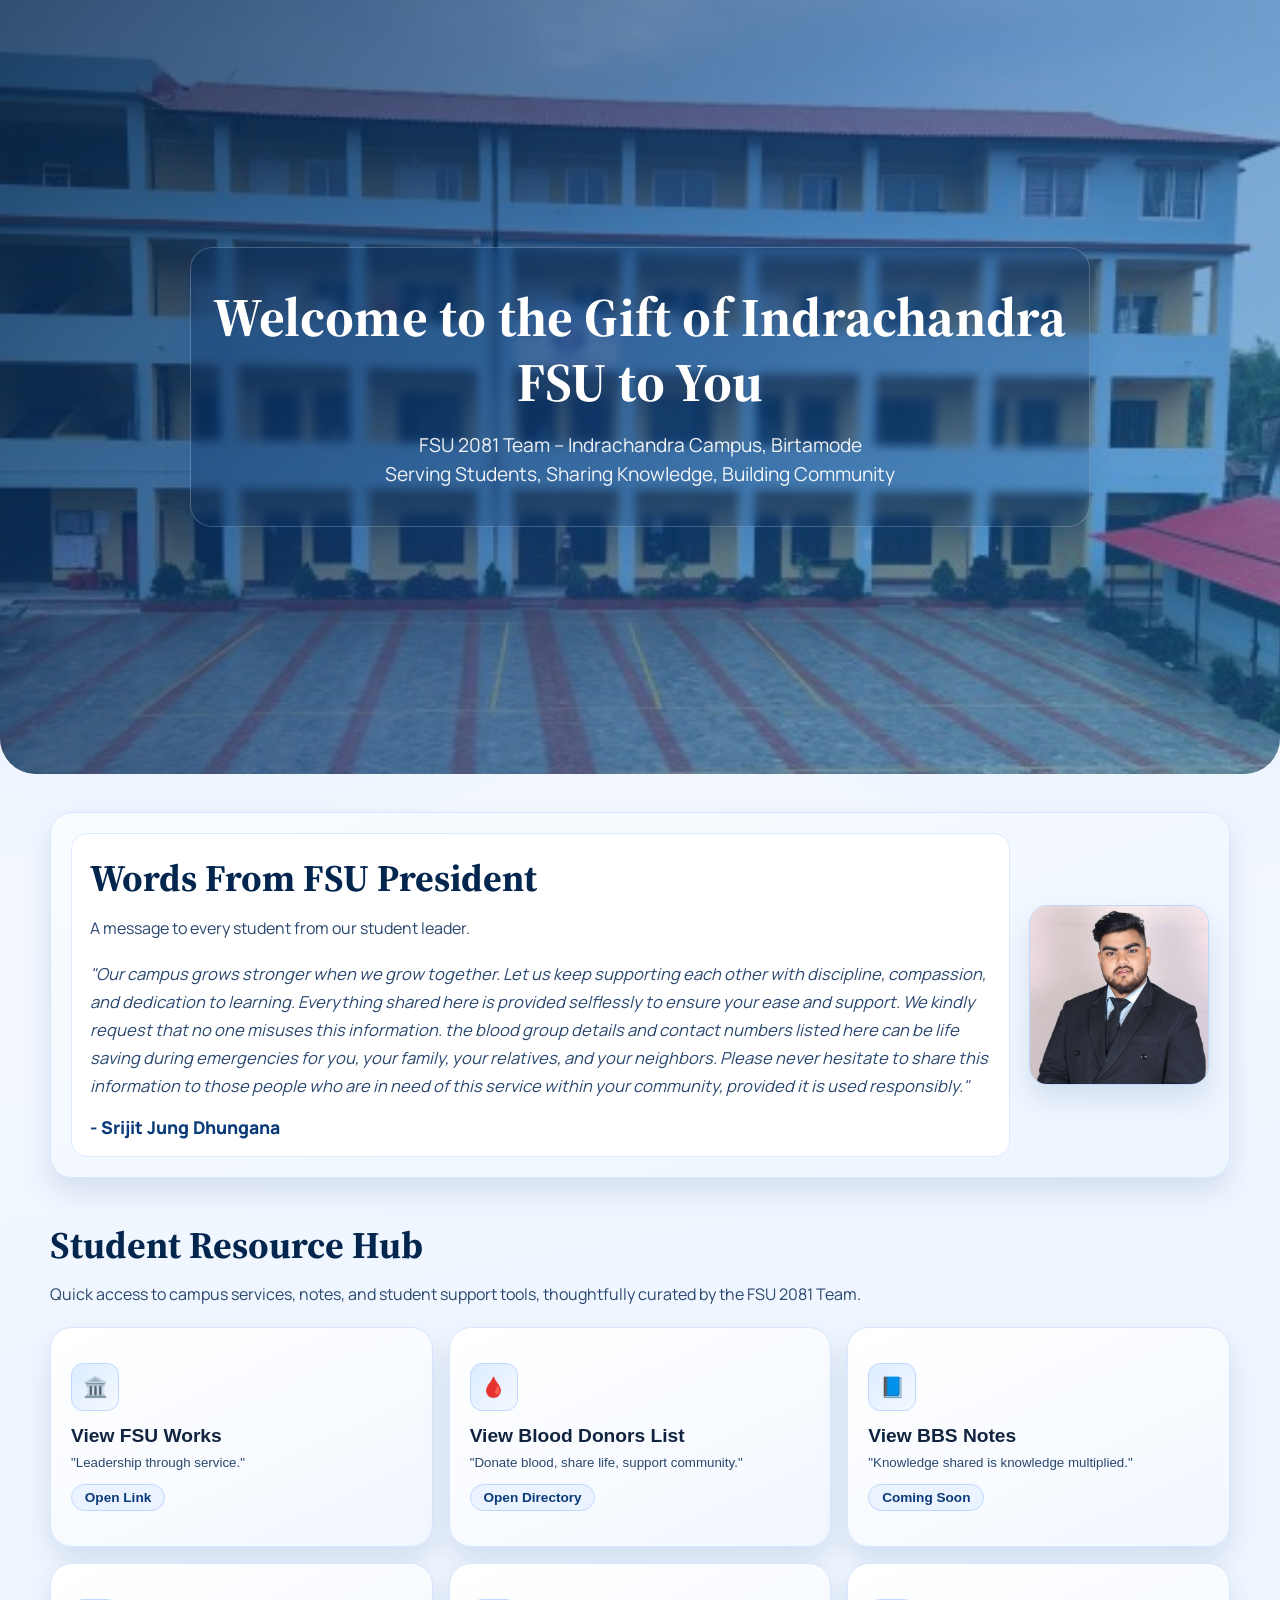
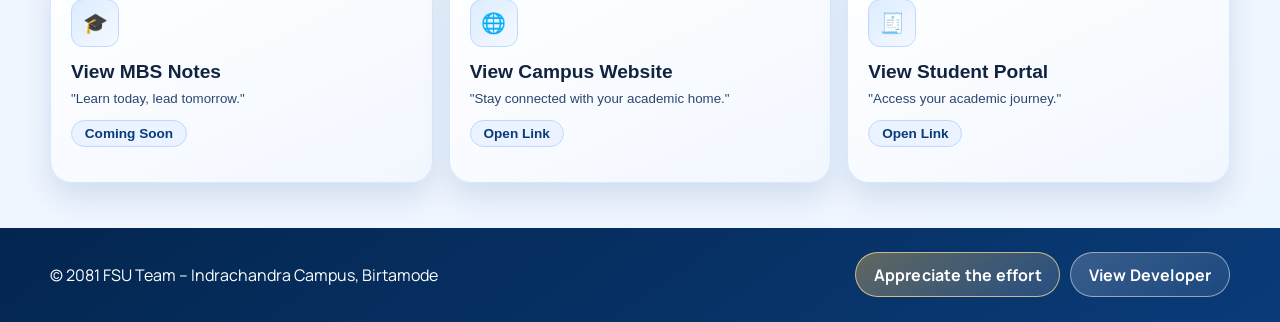
==== commit d33d23c4: "Change button label from 'Coming Soon' to 'Open Link'" ====
--- a/index.html
+++ b/index.html
@@ -47,11 +47,11 @@
             </p>
 
             <div class="resource-grid">
-                <button class="resource-card" data-action="fsu-works" type="button">
+                <button class="resource-card" data-href="https://www.facebook.com/share/v/1Bh6LGdR3z/" type="button">
                     <span class="card-icon" aria-hidden="true">🏛️</span>
                     <h3 class="card-title">View FSU Works</h3>
                     <p class="card-quote">"Leadership through service."</p>
-                    <span class="inline-pill">Coming Soon</span>
+                    <span class="inline-pill">Open Link</span>
                 </button>
                 <button class="resource-card" data-action="blood-donors" type="button">
                     <span class="card-icon" aria-hidden="true">🩸</span>
@@ -201,4 +201,4 @@
 
     <script src="script.js"></script>
 </body>
-</html>+</html>
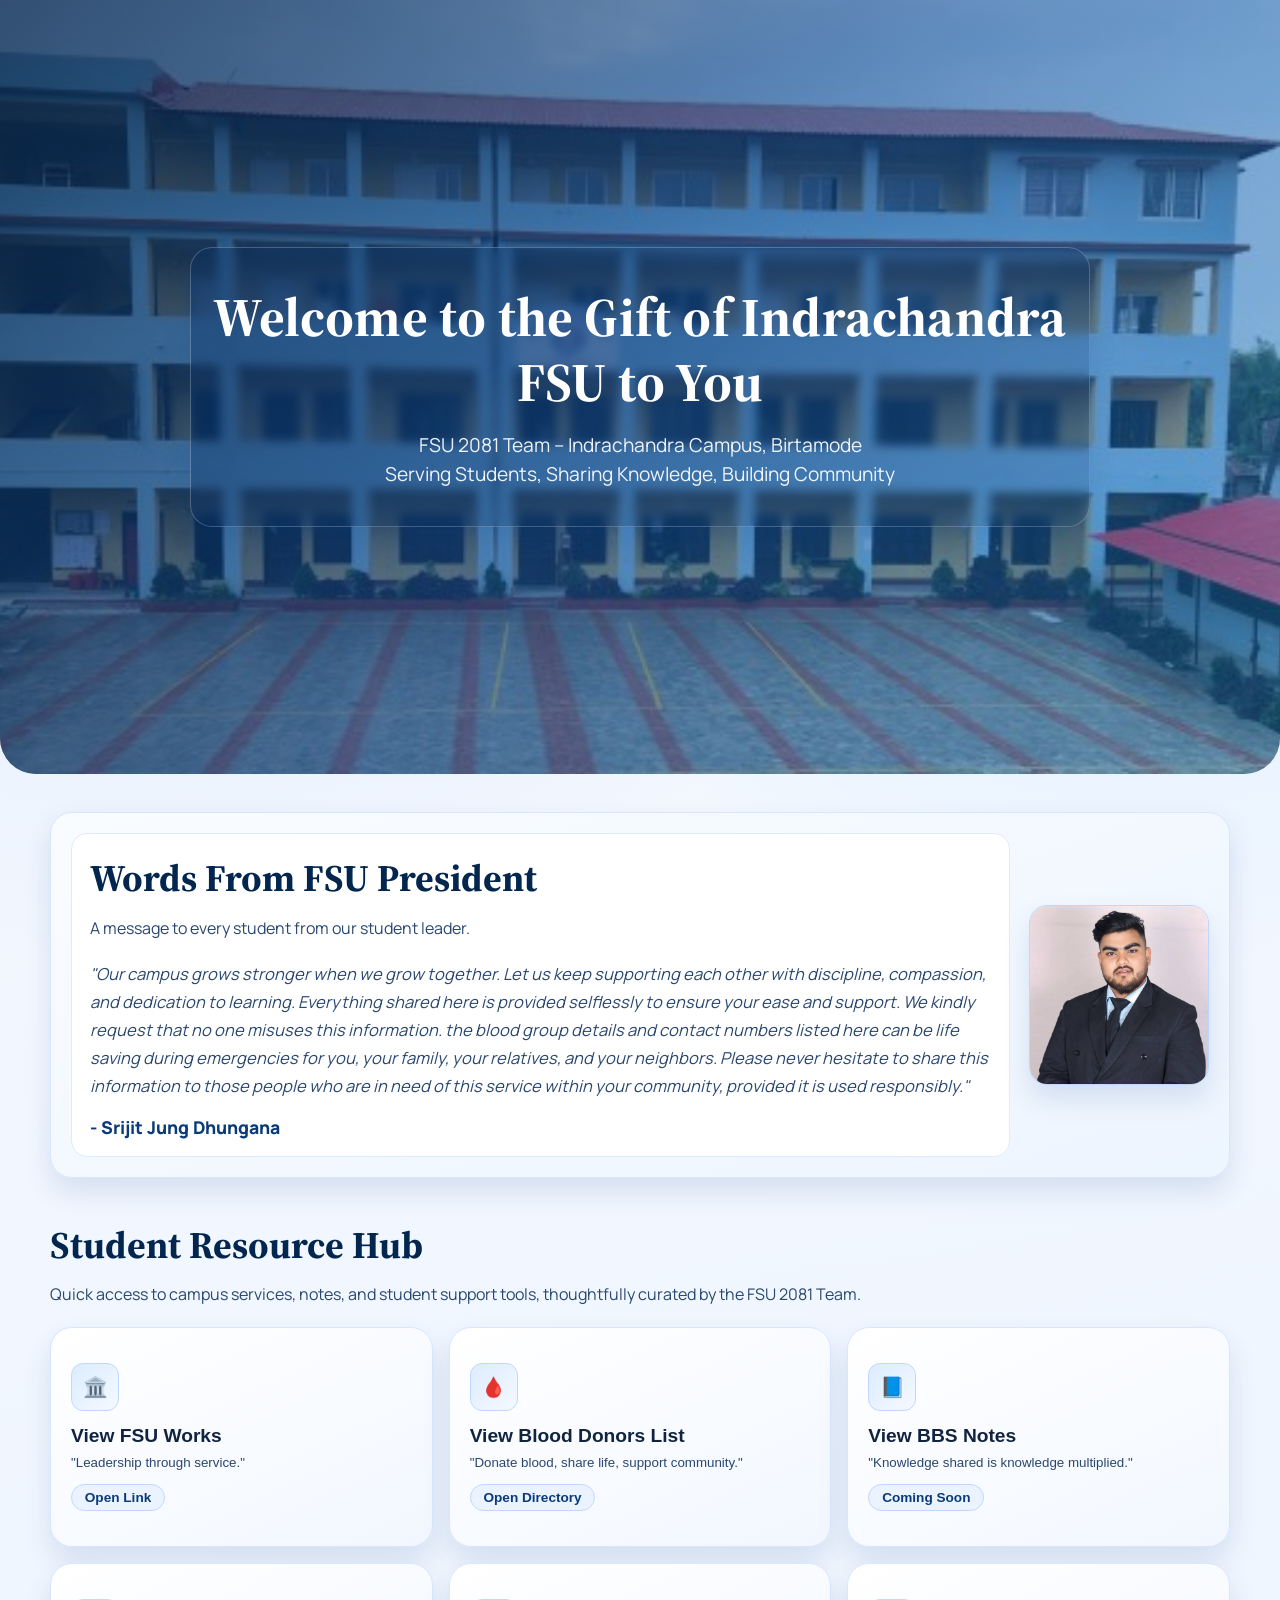
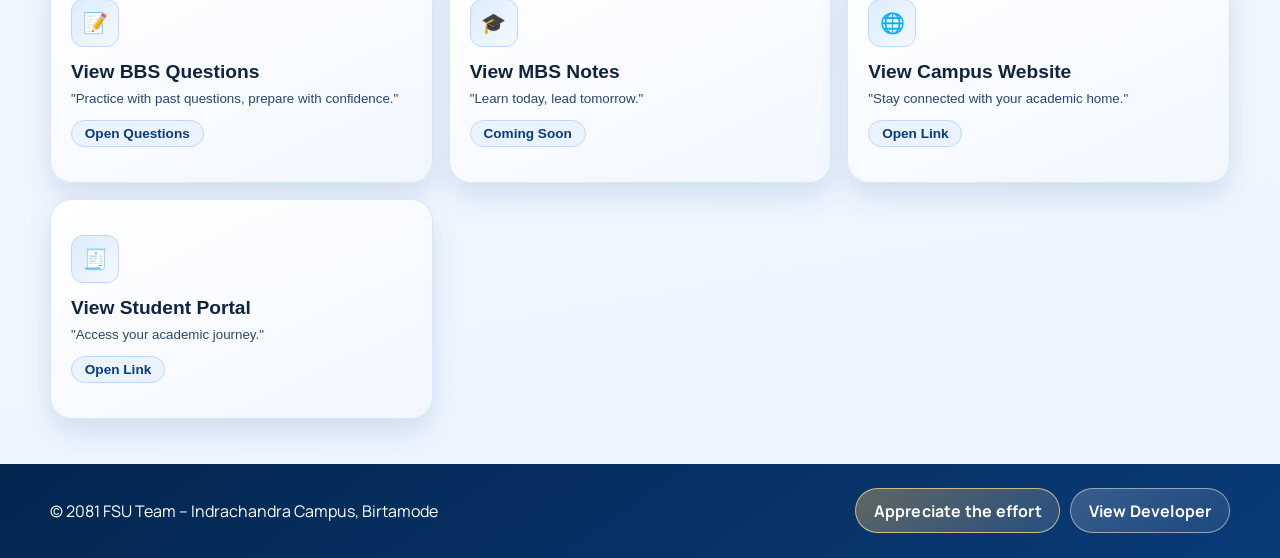
==== commit 82eeaaf2: "BBS Questions Push" ====
--- a/index.html
+++ b/index.html
@@ -65,6 +65,12 @@
                     <p class="card-quote">"Knowledge shared is knowledge multiplied."</p>
                     <span class="inline-pill">Coming Soon</span>
                 </button>
+                <button class="resource-card" data-href="bbs-questions.html" type="button">
+                    <span class="card-icon" aria-hidden="true">📝</span>
+                    <h3 class="card-title">View BBS Questions</h3>
+                    <p class="card-quote">"Practice with past questions, prepare with confidence."</p>
+                    <span class="inline-pill">Open Questions</span>
+                </button>
                 <button class="resource-card" data-action="mbs-notes" type="button">
                     <span class="card-icon" aria-hidden="true">🎓</span>
                     <h3 class="card-title">View MBS Notes</h3>
